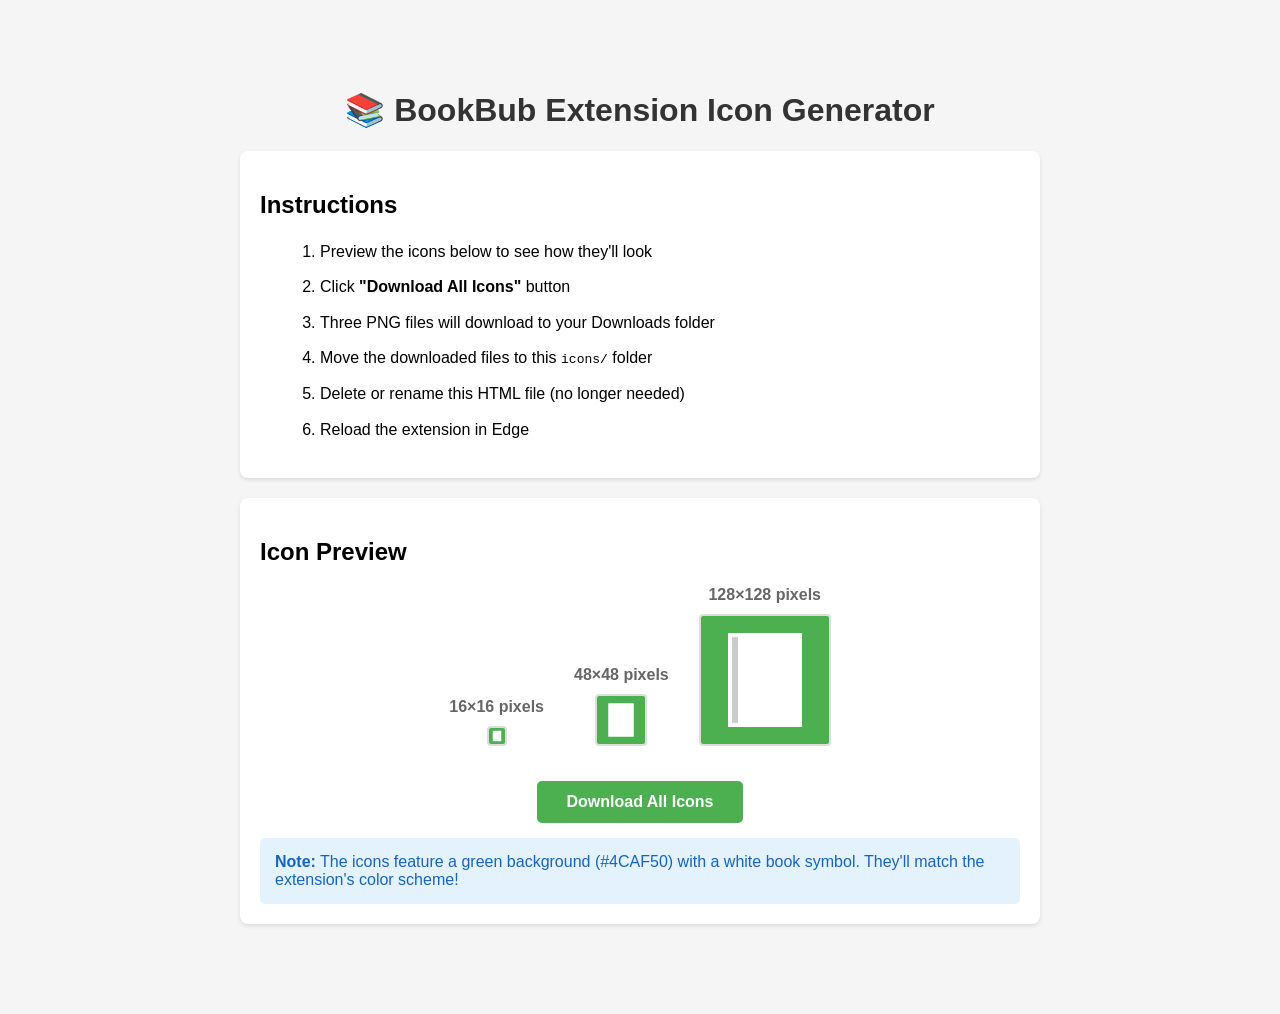
==== icons/generate_icons.html @ 1df4149d "Add automatic icon generator tool Created HTML-based icon generator that creates all three required " ====
<!DOCTYPE html>
<html lang="en">
<head>
  <meta charset="UTF-8">
  <meta name="viewport" content="width=device-width, initial-scale=1.0">
  <title>BookBub Extension Icon Generator</title>
  <style>
    body {
      font-family: 'Segoe UI', Tahoma, Geneva, Verdana, sans-serif;
      max-width: 800px;
      margin: 50px auto;
      padding: 20px;
      background: #f5f5f5;
    }
    h1 {
      color: #333;
      text-align: center;
    }
    .instructions {
      background: white;
      padding: 20px;
      border-radius: 8px;
      margin-bottom: 20px;
      box-shadow: 0 2px 4px rgba(0,0,0,0.1);
    }
    .preview-section {
      background: white;
      padding: 20px;
      border-radius: 8px;
      margin-bottom: 20px;
      box-shadow: 0 2px 4px rgba(0,0,0,0.1);
    }
    .preview-grid {
      display: flex;
      gap: 30px;
      justify-content: center;
      align-items: flex-end;
      margin: 20px 0;
    }
    .preview-item {
      text-align: center;
    }
    .preview-item canvas {
      border: 2px solid #ddd;
      border-radius: 4px;
      display: block;
      margin: 10px auto;
    }
    .preview-item label {
      font-weight: bold;
      color: #666;
      display: block;
      margin-bottom: 5px;
    }
    .button-section {
      text-align: center;
      margin-top: 20px;
    }
    button {
      background: #4CAF50;
      color: white;
      border: none;
      padding: 12px 30px;
      font-size: 16px;
      font-weight: bold;
      border-radius: 5px;
      cursor: pointer;
      margin: 5px;
      transition: background 0.3s;
    }
    button:hover {
      background: #45a049;
    }
    button:active {
      background: #3d8b40;
    }
    .success {
      background: #e8f5e9;
      color: #2e7d32;
      padding: 15px;
      border-radius: 5px;
      margin-top: 20px;
      display: none;
      text-align: center;
      font-weight: bold;
    }
    .info {
      background: #e3f2fd;
      color: #1565c0;
      padding: 15px;
      border-radius: 5px;
      margin-top: 10px;
    }
    ol {
      margin-left: 20px;
    }
    li {
      margin: 10px 0;
      line-height: 1.6;
    }
  </style>
</head>
<body>
  <h1>📚 BookBub Extension Icon Generator</h1>

  <div class="instructions">
    <h2>Instructions</h2>
    <ol>
      <li>Preview the icons below to see how they'll look</li>
      <li>Click <strong>"Download All Icons"</strong> button</li>
      <li>Three PNG files will download to your Downloads folder</li>
      <li>Move the downloaded files to this <code>icons/</code> folder</li>
      <li>Delete or rename this HTML file (no longer needed)</li>
      <li>Reload the extension in Edge</li>
    </ol>
  </div>

  <div class="preview-section">
    <h2>Icon Preview</h2>
    <div class="preview-grid">
      <div class="preview-item">
        <label>16×16 pixels</label>
        <canvas id="canvas16" width="16" height="16"></canvas>
      </div>
      <div class="preview-item">
        <label>48×48 pixels</label>
        <canvas id="canvas48" width="48" height="48"></canvas>
      </div>
      <div class="preview-item">
        <label>128×128 pixels</label>
        <canvas id="canvas128" width="128" height="128"></canvas>
      </div>
    </div>

    <div class="button-section">
      <button onclick="downloadAllIcons()">Download All Icons</button>
    </div>

    <div class="info">
      <strong>Note:</strong> The icons feature a green background (#4CAF50) with a white book symbol.
      They'll match the extension's color scheme!
    </div>

    <div id="success" class="success">
      ✅ All icons downloaded successfully! Check your Downloads folder.
    </div>
  </div>

  <script>
    // Draw icon on canvas
    function drawIcon(canvas, size) {
      const ctx = canvas.getContext('2d');

      // Green background
      ctx.fillStyle = '#4CAF50';
      ctx.fillRect(0, 0, size, size);

      // White book icon
      ctx.fillStyle = 'white';
      ctx.strokeStyle = 'white';
      ctx.lineWidth = size / 32;

      if (size === 16) {
        // Simplified book for 16x16
        // Book rectangle
        ctx.fillRect(4, 3, 8, 10);
        // Book spine line
        ctx.strokeRect(4, 3, 8, 10);
        // Pages
        ctx.beginPath();
        ctx.moveTo(8, 3);
        ctx.lineTo(8, 13);
        ctx.stroke();
      } else if (size === 48) {
        // Medium detail book for 48x48
        const bookWidth = 24;
        const bookHeight = 32;
        const x = (size - bookWidth) / 2;
        const y = (size - bookHeight) / 2;

        // Book cover
        ctx.fillRect(x, y, bookWidth, bookHeight);
        ctx.strokeRect(x, y, bookWidth, bookHeight);

        // Pages effect
        ctx.beginPath();
        ctx.moveTo(x + bookWidth / 2, y);
        ctx.lineTo(x + bookWidth / 2, y + bookHeight);
        ctx.stroke();

        // Add some horizontal lines for pages
        ctx.lineWidth = 1;
        for (let i = 1; i < 4; i++) {
          const lineY = y + (bookHeight / 4) * i;
          ctx.beginPath();
          ctx.moveTo(x + 4, lineY);
          ctx.lineTo(x + bookWidth - 4, lineY);
          ctx.stroke();
        }
      } else {
        // Detailed book for 128x128
        const bookWidth = 70;
        const bookHeight = 90;
        const x = (size - bookWidth) / 2;
        const y = (size - bookHeight) / 2;

        // Book cover
        ctx.fillRect(x, y, bookWidth, bookHeight);

        // Book spine shadow
        ctx.fillStyle = 'rgba(0, 0, 0, 0.2)';
        ctx.fillRect(x, y, 8, bookHeight);

        // Book cover border
        ctx.fillStyle = 'white';
        ctx.strokeRect(x, y, bookWidth, bookHeight);

        // Pages effect - middle line
        ctx.lineWidth = 2;
        ctx.beginPath();
        ctx.moveTo(x + bookWidth / 2, y);
        ctx.lineTo(x + bookWidth / 2, y + bookHeight);
        ctx.stroke();

        // Horizontal lines for pages
        ctx.lineWidth = 1.5;
        const numLines = 6;
        for (let i = 1; i < numLines; i++) {
          const lineY = y + (bookHeight / numLines) * i;
          ctx.beginPath();
          ctx.moveTo(x + 12, lineY);
          ctx.lineTo(x + bookWidth - 12, lineY);
          ctx.stroke();
        }

        // Add "BB" text in the top portion
        ctx.font = 'bold 28px Arial';
        ctx.textAlign = 'center';
        ctx.textBaseline = 'middle';
        ctx.fillText('BB', x + bookWidth / 2, y + 25);
      }
    }

    // Initialize - draw all icons
    function init() {
      drawIcon(document.getElementById('canvas16'), 16);
      drawIcon(document.getElementById('canvas48'), 48);
      drawIcon(document.getElementById('canvas128'), 128);
    }

    // Download a single icon
    function downloadIcon(canvasId, filename) {
      const canvas = document.getElementById(canvasId);
      const url = canvas.toDataURL('image/png');
      const link = document.createElement('a');
      link.download = filename;
      link.href = url;
      link.click();
    }

    // Download all icons
    function downloadAllIcons() {
      downloadIcon('canvas16', 'icon16.png');

      // Stagger downloads to avoid browser blocking
      setTimeout(() => {
        downloadIcon('canvas48', 'icon48.png');
      }, 100);

      setTimeout(() => {
        downloadIcon('canvas128', 'icon128.png');
      }, 200);

      // Show success message
      setTimeout(() => {
        document.getElementById('success').style.display = 'block';
      }, 500);
    }

    // Draw icons on page load
    init();
  </script>
</body>
</html>
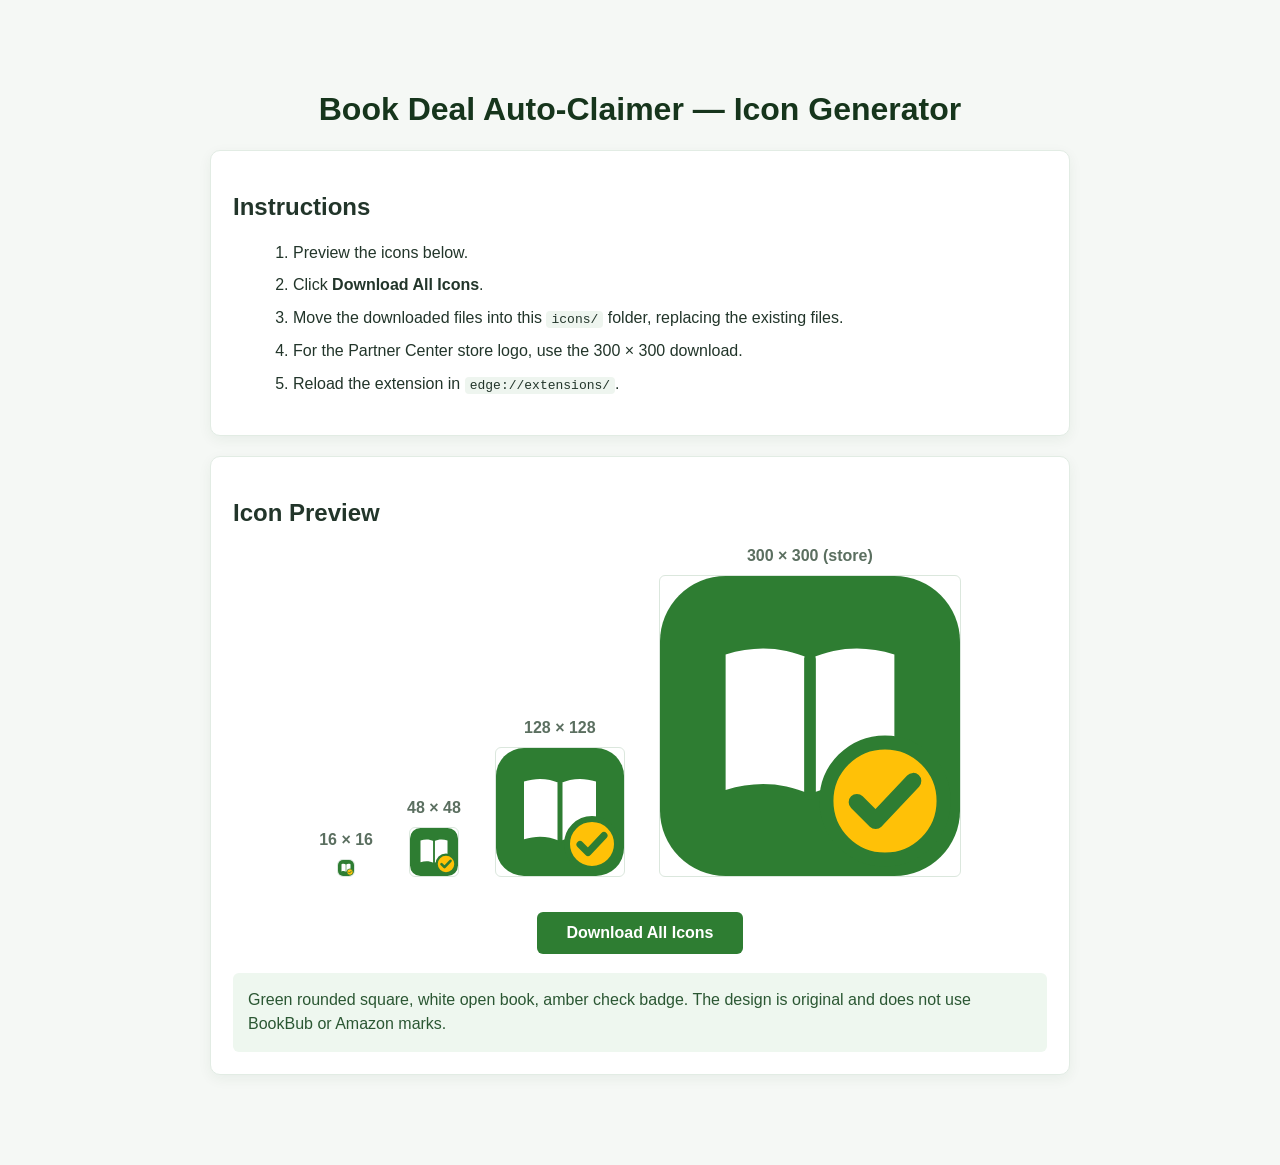
==== commit 00a65830: "Rebrand for Edge Add-ons and publish privacy policy" ====
--- a/icons/generate_icons.html
+++ b/icons/generate_icons.html
@@ -3,282 +3,135 @@
 <head>
   <meta charset="UTF-8">
   <meta name="viewport" content="width=device-width, initial-scale=1.0">
-  <title>BookBub Extension Icon Generator</title>
+  <title>Book Deal Auto-Claimer — Icon Generator</title>
   <style>
     body {
       font-family: 'Segoe UI', Tahoma, Geneva, Verdana, sans-serif;
-      max-width: 800px;
+      max-width: 860px;
       margin: 50px auto;
       padding: 20px;
-      background: #f5f5f5;
+      background: #f5f8f5;
+      color: #22352a;
     }
-    h1 {
-      color: #333;
-      text-align: center;
-    }
-    .instructions {
-      background: white;
-      padding: 20px;
-      border-radius: 8px;
+    h1 { color: #16351c; text-align: center; }
+    .panel {
+      background: #fff;
+      padding: 22px;
+      border-radius: 10px;
       margin-bottom: 20px;
-      box-shadow: 0 2px 4px rgba(0,0,0,0.1);
-    }
-    .preview-section {
-      background: white;
-      padding: 20px;
-      border-radius: 8px;
-      margin-bottom: 20px;
-      box-shadow: 0 2px 4px rgba(0,0,0,0.1);
+      border: 1px solid #e2ece4;
+      box-shadow: 0 4px 14px rgba(24, 73, 34, .06);
     }
     .preview-grid {
       display: flex;
-      gap: 30px;
+      gap: 34px;
       justify-content: center;
       align-items: flex-end;
       margin: 20px 0;
+      flex-wrap: wrap;
     }
-    .preview-item {
-      text-align: center;
-    }
+    .preview-item { text-align: center; }
     .preview-item canvas {
-      border: 2px solid #ddd;
-      border-radius: 4px;
+      border: 1px solid #dbe7dd;
+      border-radius: 6px;
       display: block;
       margin: 10px auto;
+      background: #fff;
     }
-    .preview-item label {
-      font-weight: bold;
-      color: #666;
-      display: block;
-      margin-bottom: 5px;
-    }
-    .button-section {
-      text-align: center;
-      margin-top: 20px;
-    }
+    .preview-item label { font-weight: 700; color: #5b6f60; display: block; }
+    .button-section { text-align: center; margin-top: 20px; }
     button {
-      background: #4CAF50;
-      color: white;
+      background: #2e7d32;
+      color: #fff;
       border: none;
       padding: 12px 30px;
       font-size: 16px;
-      font-weight: bold;
-      border-radius: 5px;
+      font-weight: 700;
+      border-radius: 6px;
       cursor: pointer;
       margin: 5px;
-      transition: background 0.3s;
     }
-    button:hover {
-      background: #45a049;
+    button:hover { background: #256428; }
+    .info {
+      background: #eef7ef;
+      color: #2b5733;
+      padding: 15px;
+      border-radius: 6px;
+      margin-top: 14px;
+      line-height: 1.55;
     }
-    button:active {
-      background: #3d8b40;
-    }
-    .success {
-      background: #e8f5e9;
-      color: #2e7d32;
-      padding: 15px;
-      border-radius: 5px;
-      margin-top: 20px;
-      display: none;
-      text-align: center;
-      font-weight: bold;
-    }
-    .info {
-      background: #e3f2fd;
-      color: #1565c0;
-      padding: 15px;
-      border-radius: 5px;
-      margin-top: 10px;
-    }
-    ol {
-      margin-left: 20px;
-    }
-    li {
-      margin: 10px 0;
-      line-height: 1.6;
-    }
+    ol { margin-left: 20px; }
+    li { margin: 8px 0; line-height: 1.55; }
+    code { background: #eef5ef; border-radius: 4px; padding: 1px 5px; }
+    .success { background: #e8f5e9; color: #2e7d32; padding: 14px; border-radius: 6px; margin-top: 16px; display: none; text-align: center; font-weight: 700; }
   </style>
 </head>
 <body>
-  <h1>📚 BookBub Extension Icon Generator</h1>
+  <h1>Book Deal Auto-Claimer — Icon Generator</h1>
 
-  <div class="instructions">
+  <div class="panel">
     <h2>Instructions</h2>
     <ol>
-      <li>Preview the icons below to see how they'll look</li>
-      <li>Click <strong>"Download All Icons"</strong> button</li>
-      <li>Three PNG files will download to your Downloads folder</li>
-      <li>Move the downloaded files to this <code>icons/</code> folder</li>
-      <li>Delete or rename this HTML file (no longer needed)</li>
-      <li>Reload the extension in Edge</li>
+      <li>Preview the icons below.</li>
+      <li>Click <strong>Download All Icons</strong>.</li>
+      <li>Move the downloaded files into this <code>icons/</code> folder, replacing the existing files.</li>
+      <li>For the Partner Center store logo, use the 300 × 300 download.</li>
+      <li>Reload the extension in <code>edge://extensions/</code>.</li>
     </ol>
   </div>
 
-  <div class="preview-section">
+  <div class="panel">
     <h2>Icon Preview</h2>
     <div class="preview-grid">
-      <div class="preview-item">
-        <label>16×16 pixels</label>
-        <canvas id="canvas16" width="16" height="16"></canvas>
-      </div>
-      <div class="preview-item">
-        <label>48×48 pixels</label>
-        <canvas id="canvas48" width="48" height="48"></canvas>
-      </div>
-      <div class="preview-item">
-        <label>128×128 pixels</label>
-        <canvas id="canvas128" width="128" height="128"></canvas>
-      </div>
+      <div class="preview-item"><label>16 × 16</label><canvas id="canvas16" width="16" height="16"></canvas></div>
+      <div class="preview-item"><label>48 × 48</label><canvas id="canvas48" width="48" height="48"></canvas></div>
+      <div class="preview-item"><label>128 × 128</label><canvas id="canvas128" width="128" height="128"></canvas></div>
+      <div class="preview-item"><label>300 × 300 (store)</label><canvas id="canvas300" width="300" height="300"></canvas></div>
     </div>
-
     <div class="button-section">
       <button onclick="downloadAllIcons()">Download All Icons</button>
     </div>
-
     <div class="info">
-      <strong>Note:</strong> The icons feature a green background (#4CAF50) with a white book symbol.
-      They'll match the extension's color scheme!
+      Green rounded square, white open book, amber check badge. The design is original and does not use
+      BookBub or Amazon marks.
     </div>
-
-    <div id="success" class="success">
-      ✅ All icons downloaded successfully! Check your Downloads folder.
-    </div>
+    <div id="success" class="success">All four PNGs downloaded. Check your Downloads folder.</div>
   </div>
 
   <script>
-    // Draw icon on canvas
-    function drawIcon(canvas, size) {
+    const ICON_SVG = `<svg xmlns="http://www.w3.org/2000/svg" viewBox="0 0 128 128">
+      <rect width="128" height="128" rx="28" fill="#2E7D32"/>
+      <path d="M28 33.5c12.5-3.8 24-3.4 36 1.8 12-5.2 23.5-5.6 36-1.8v57.8c-12.5-3.8-24-3.4-36 1.8-12-5.2-23.5-5.6-36-1.8V33.5z" fill="#FFFFFF"/>
+      <path d="M64 35.3v57.8" stroke="#2E7D32" stroke-width="5" stroke-linecap="round"/>
+      <circle cx="96" cy="96" r="25" fill="#FFC107" stroke="#2E7D32" stroke-width="6"/>
+      <path d="M84 96.5l8 8 16-17" fill="none" stroke="#2E7D32" stroke-width="7" stroke-linecap="round" stroke-linejoin="round"/>
+    </svg>`;
+
+    const iconUrl = 'data:image/svg+xml;base64,' + btoa(ICON_SVG);
+
+    function drawIcon(canvas) {
       const ctx = canvas.getContext('2d');
-
-      // Green background
-      ctx.fillStyle = '#4CAF50';
-      ctx.fillRect(0, 0, size, size);
-
-      // White book icon
-      ctx.fillStyle = 'white';
-      ctx.strokeStyle = 'white';
-      ctx.lineWidth = size / 32;
-
-      if (size === 16) {
-        // Simplified book for 16x16
-        // Book rectangle
-        ctx.fillRect(4, 3, 8, 10);
-        // Book spine line
-        ctx.strokeRect(4, 3, 8, 10);
-        // Pages
-        ctx.beginPath();
-        ctx.moveTo(8, 3);
-        ctx.lineTo(8, 13);
-        ctx.stroke();
-      } else if (size === 48) {
-        // Medium detail book for 48x48
-        const bookWidth = 24;
-        const bookHeight = 32;
-        const x = (size - bookWidth) / 2;
-        const y = (size - bookHeight) / 2;
-
-        // Book cover
-        ctx.fillRect(x, y, bookWidth, bookHeight);
-        ctx.strokeRect(x, y, bookWidth, bookHeight);
-
-        // Pages effect
-        ctx.beginPath();
-        ctx.moveTo(x + bookWidth / 2, y);
-        ctx.lineTo(x + bookWidth / 2, y + bookHeight);
-        ctx.stroke();
-
-        // Add some horizontal lines for pages
-        ctx.lineWidth = 1;
-        for (let i = 1; i < 4; i++) {
-          const lineY = y + (bookHeight / 4) * i;
-          ctx.beginPath();
-          ctx.moveTo(x + 4, lineY);
-          ctx.lineTo(x + bookWidth - 4, lineY);
-          ctx.stroke();
-        }
-      } else {
-        // Detailed book for 128x128
-        const bookWidth = 70;
-        const bookHeight = 90;
-        const x = (size - bookWidth) / 2;
-        const y = (size - bookHeight) / 2;
-
-        // Book cover
-        ctx.fillRect(x, y, bookWidth, bookHeight);
-
-        // Book spine shadow
-        ctx.fillStyle = 'rgba(0, 0, 0, 0.2)';
-        ctx.fillRect(x, y, 8, bookHeight);
-
-        // Book cover border
-        ctx.fillStyle = 'white';
-        ctx.strokeRect(x, y, bookWidth, bookHeight);
-
-        // Pages effect - middle line
-        ctx.lineWidth = 2;
-        ctx.beginPath();
-        ctx.moveTo(x + bookWidth / 2, y);
-        ctx.lineTo(x + bookWidth / 2, y + bookHeight);
-        ctx.stroke();
-
-        // Horizontal lines for pages
-        ctx.lineWidth = 1.5;
-        const numLines = 6;
-        for (let i = 1; i < numLines; i++) {
-          const lineY = y + (bookHeight / numLines) * i;
-          ctx.beginPath();
-          ctx.moveTo(x + 12, lineY);
-          ctx.lineTo(x + bookWidth - 12, lineY);
-          ctx.stroke();
-        }
-
-        // Add "BB" text in the top portion
-        ctx.font = 'bold 28px Arial';
-        ctx.textAlign = 'center';
-        ctx.textBaseline = 'middle';
-        ctx.fillText('BB', x + bookWidth / 2, y + 25);
-      }
+      const img = new Image();
+      img.onload = () => ctx.drawImage(img, 0, 0, canvas.width, canvas.height);
+      img.src = iconUrl;
     }
 
-    // Initialize - draw all icons
-    function init() {
-      drawIcon(document.getElementById('canvas16'), 16);
-      drawIcon(document.getElementById('canvas48'), 48);
-      drawIcon(document.getElementById('canvas128'), 128);
-    }
-
-    // Download a single icon
     function downloadIcon(canvasId, filename) {
-      const canvas = document.getElementById(canvasId);
-      const url = canvas.toDataURL('image/png');
       const link = document.createElement('a');
       link.download = filename;
-      link.href = url;
+      link.href = document.getElementById(canvasId).toDataURL('image/png');
       link.click();
     }
 
-    // Download all icons
     function downloadAllIcons() {
       downloadIcon('canvas16', 'icon16.png');
-
-      // Stagger downloads to avoid browser blocking
-      setTimeout(() => {
-        downloadIcon('canvas48', 'icon48.png');
-      }, 100);
-
-      setTimeout(() => {
-        downloadIcon('canvas128', 'icon128.png');
-      }, 200);
-
-      // Show success message
-      setTimeout(() => {
-        document.getElementById('success').style.display = 'block';
-      }, 500);
+      setTimeout(() => downloadIcon('canvas48', 'icon48.png'), 100);
+      setTimeout(() => downloadIcon('canvas128', 'icon128.png'), 200);
+      setTimeout(() => downloadIcon('canvas300', 'icon300.png'), 300);
+      setTimeout(() => { document.getElementById('success').style.display = 'block'; }, 600);
     }
 
-    // Draw icons on page load
-    init();
+    ['16', '48', '128', '300'].forEach(size => drawIcon(document.getElementById('canvas' + size)));
   </script>
 </body>
 </html>
